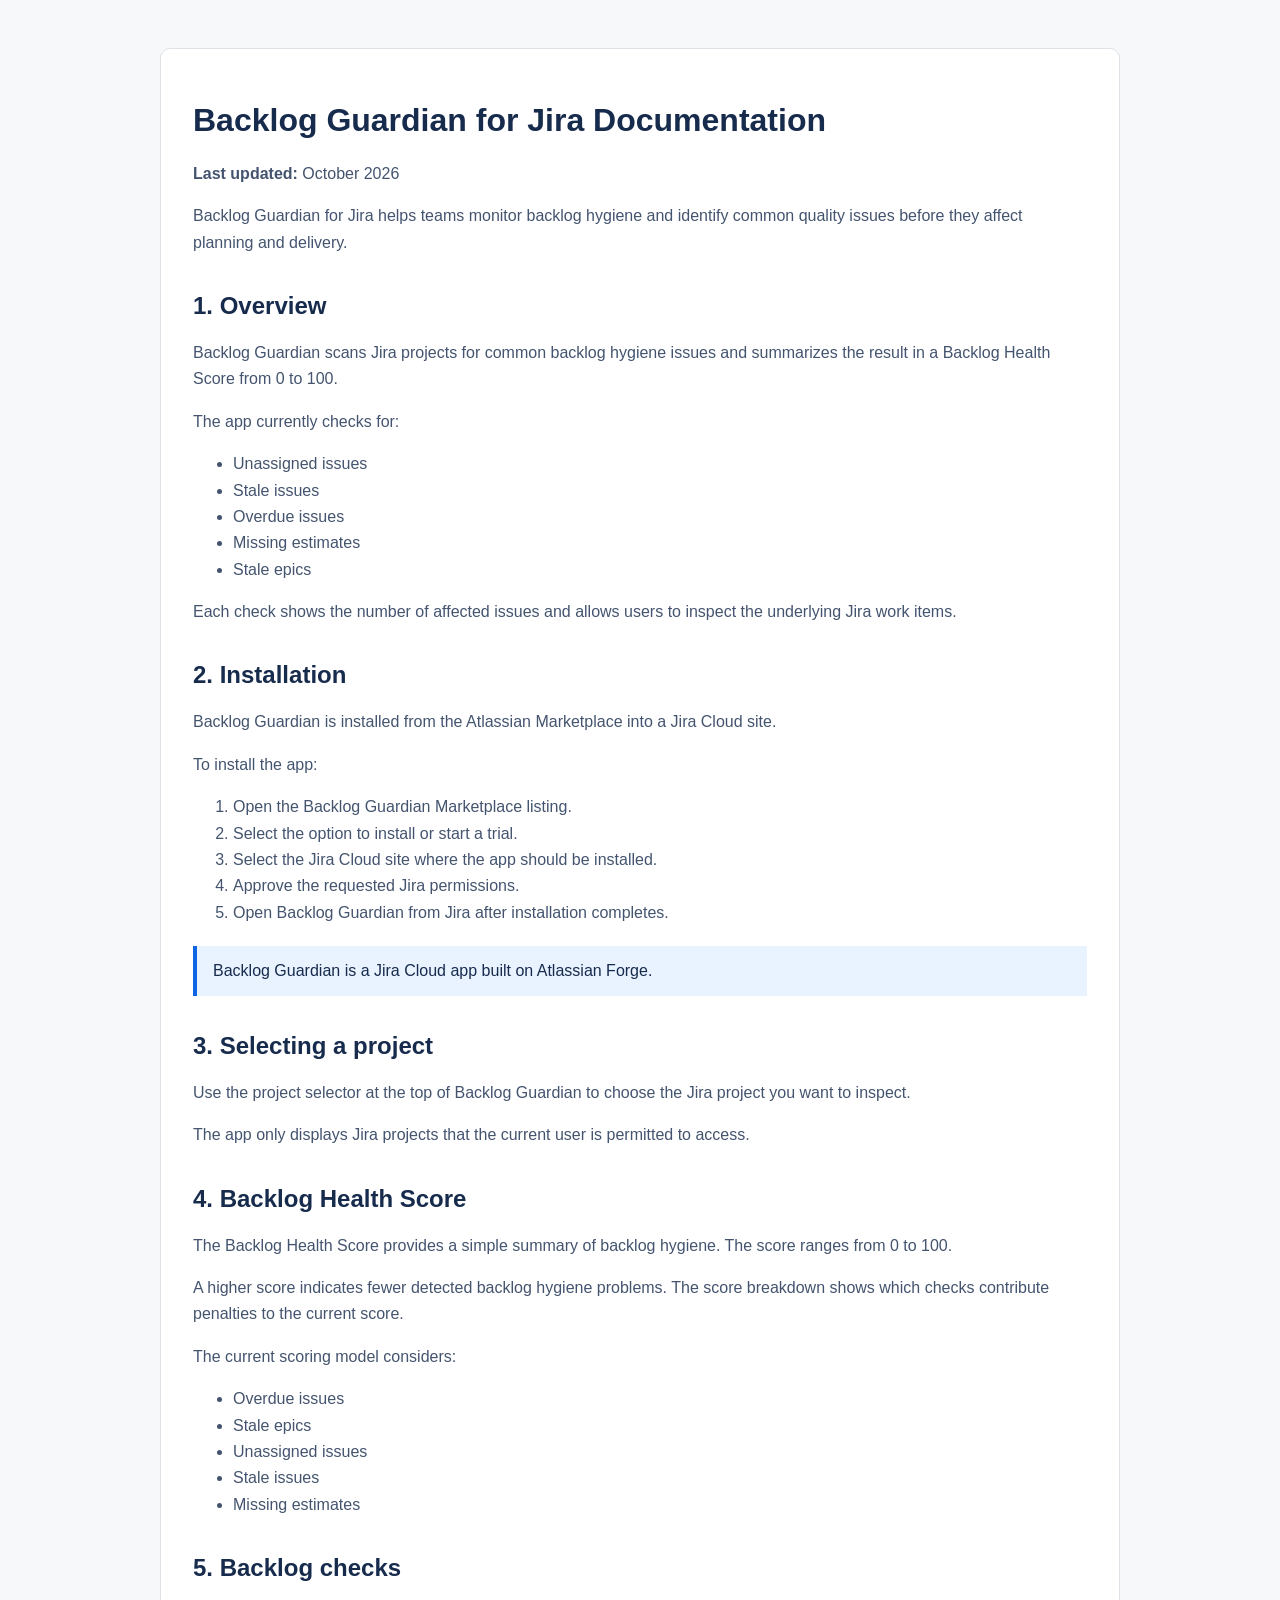
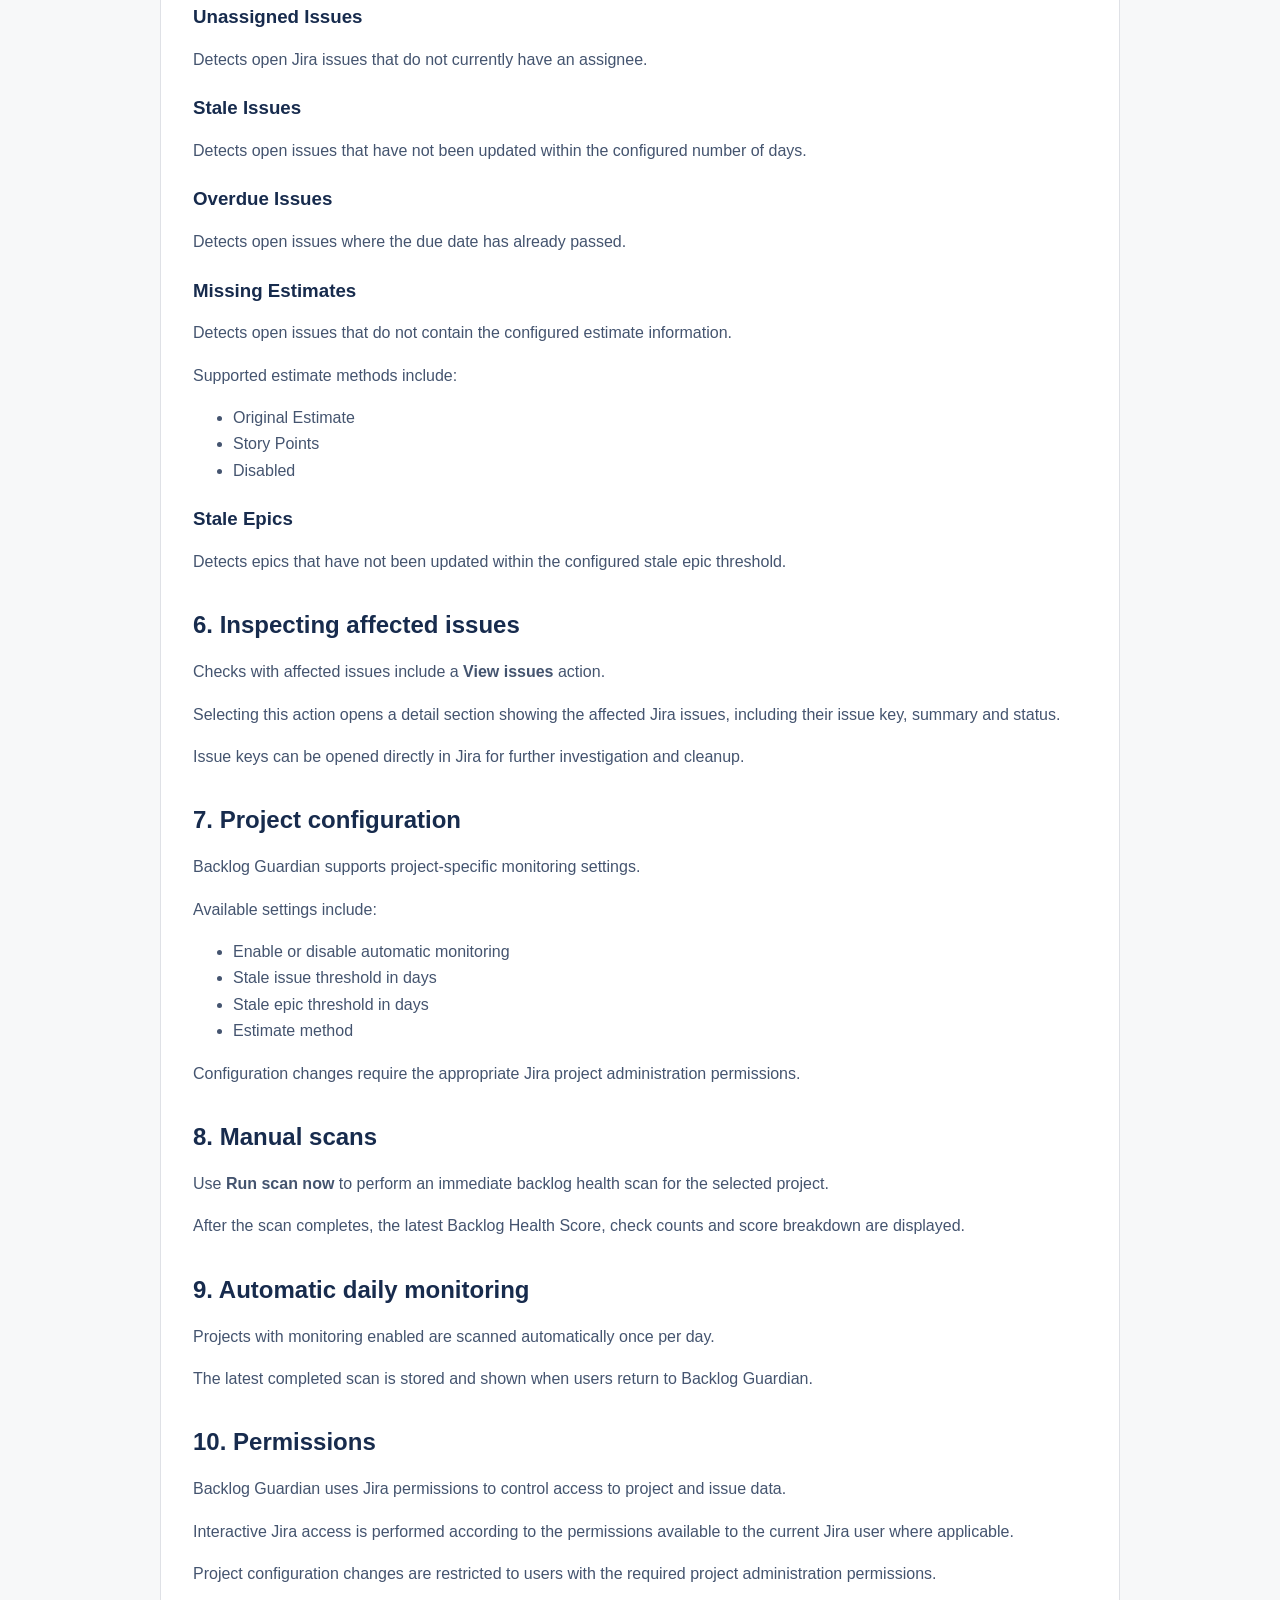
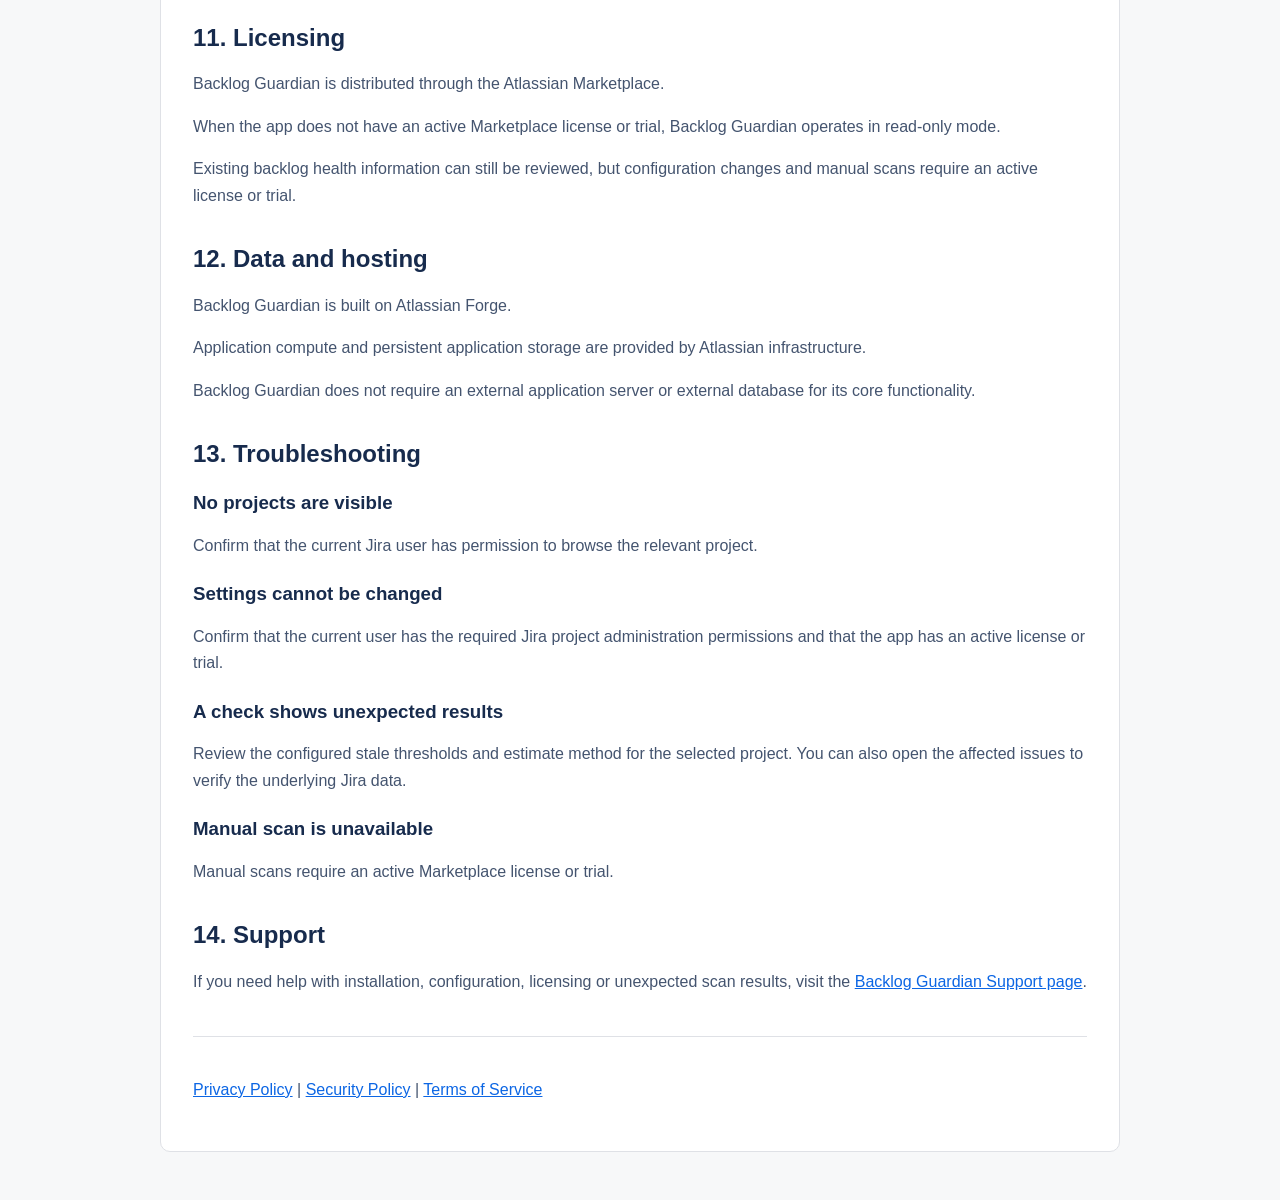
==== backlog-guardian/docs.html @ a3f1e644 "Add Backlog Guardian documentation" ====
<!DOCTYPE html>
<html lang="en">
<head>
  <meta charset="UTF-8" />
  <meta name="viewport" content="width=device-width, initial-scale=1.0" />
  <title>Documentation - Backlog Guardian for Jira</title>
  <style>
    body {
      margin: 0;
      font-family: Arial, sans-serif;
      background: #f7f8f9;
      color: #172b4d;
    }

    main {
      max-width: 960px;
      margin: 0 auto;
      padding: 48px 24px;
    }

    h1, h2, h3 {
      color: #172b4d;
    }

    h2 {
      margin-top: 36px;
    }

    h3 {
      margin-top: 24px;
    }

    p, li {
      line-height: 1.65;
      color: #44546f;
    }

    code {
      background: #f1f2f4;
      padding: 2px 6px;
      border-radius: 4px;
    }

    a {
      color: #0c66e4;
    }

    .card {
      background: white;
      border: 1px solid #dfe1e6;
      border-radius: 10px;
      padding: 32px;
    }

    .note {
      background: #e9f2ff;
      border-left: 4px solid #0c66e4;
      padding: 16px;
      margin: 20px 0;
    }

    .footer-links {
      margin-top: 40px;
      padding-top: 24px;
      border-top: 1px solid #dfe1e6;
    }
  </style>
</head>
<body>
  <main>
    <div class="card">
      <h1>Backlog Guardian for Jira Documentation</h1>

      <p><strong>Last updated:</strong> October 2026</p>

      <p>
        Backlog Guardian for Jira helps teams monitor backlog hygiene and identify
        common quality issues before they affect planning and delivery.
      </p>

      <h2>1. Overview</h2>

      <p>
        Backlog Guardian scans Jira projects for common backlog hygiene issues and
        summarizes the result in a Backlog Health Score from 0 to 100.
      </p>

      <p>The app currently checks for:</p>

      <ul>
        <li>Unassigned issues</li>
        <li>Stale issues</li>
        <li>Overdue issues</li>
        <li>Missing estimates</li>
        <li>Stale epics</li>
      </ul>

      <p>
        Each check shows the number of affected issues and allows users to inspect
        the underlying Jira work items.
      </p>

      <h2>2. Installation</h2>

      <p>
        Backlog Guardian is installed from the Atlassian Marketplace into a Jira Cloud site.
      </p>

      <p>To install the app:</p>

      <ol>
        <li>Open the Backlog Guardian Marketplace listing.</li>
        <li>Select the option to install or start a trial.</li>
        <li>Select the Jira Cloud site where the app should be installed.</li>
        <li>Approve the requested Jira permissions.</li>
        <li>Open Backlog Guardian from Jira after installation completes.</li>
      </ol>

      <div class="note">
        Backlog Guardian is a Jira Cloud app built on Atlassian Forge.
      </div>

      <h2>3. Selecting a project</h2>

      <p>
        Use the project selector at the top of Backlog Guardian to choose the Jira
        project you want to inspect.
      </p>

      <p>
        The app only displays Jira projects that the current user is permitted to access.
      </p>

      <h2>4. Backlog Health Score</h2>

      <p>
        The Backlog Health Score provides a simple summary of backlog hygiene.
        The score ranges from 0 to 100.
      </p>

      <p>
        A higher score indicates fewer detected backlog hygiene problems.
        The score breakdown shows which checks contribute penalties to the current score.
      </p>

      <p>The current scoring model considers:</p>

      <ul>
        <li>Overdue issues</li>
        <li>Stale epics</li>
        <li>Unassigned issues</li>
        <li>Stale issues</li>
        <li>Missing estimates</li>
      </ul>

      <h2>5. Backlog checks</h2>

      <h3>Unassigned Issues</h3>

      <p>
        Detects open Jira issues that do not currently have an assignee.
      </p>

      <h3>Stale Issues</h3>

      <p>
        Detects open issues that have not been updated within the configured number
        of days.
      </p>

      <h3>Overdue Issues</h3>

      <p>
        Detects open issues where the due date has already passed.
      </p>

      <h3>Missing Estimates</h3>

      <p>
        Detects open issues that do not contain the configured estimate information.
      </p>

      <p>Supported estimate methods include:</p>

      <ul>
        <li>Original Estimate</li>
        <li>Story Points</li>
        <li>Disabled</li>
      </ul>

      <h3>Stale Epics</h3>

      <p>
        Detects epics that have not been updated within the configured stale epic threshold.
      </p>

      <h2>6. Inspecting affected issues</h2>

      <p>
        Checks with affected issues include a <strong>View issues</strong> action.
      </p>

      <p>
        Selecting this action opens a detail section showing the affected Jira issues,
        including their issue key, summary and status.
      </p>

      <p>
        Issue keys can be opened directly in Jira for further investigation and cleanup.
      </p>

      <h2>7. Project configuration</h2>

      <p>
        Backlog Guardian supports project-specific monitoring settings.
      </p>

      <p>Available settings include:</p>

      <ul>
        <li>Enable or disable automatic monitoring</li>
        <li>Stale issue threshold in days</li>
        <li>Stale epic threshold in days</li>
        <li>Estimate method</li>
      </ul>

      <p>
        Configuration changes require the appropriate Jira project administration permissions.
      </p>

      <h2>8. Manual scans</h2>

      <p>
        Use <strong>Run scan now</strong> to perform an immediate backlog health scan
        for the selected project.
      </p>

      <p>
        After the scan completes, the latest Backlog Health Score, check counts and
        score breakdown are displayed.
      </p>

      <h2>9. Automatic daily monitoring</h2>

      <p>
        Projects with monitoring enabled are scanned automatically once per day.
      </p>

      <p>
        The latest completed scan is stored and shown when users return to Backlog Guardian.
      </p>

      <h2>10. Permissions</h2>

      <p>
        Backlog Guardian uses Jira permissions to control access to project and issue data.
      </p>

      <p>
        Interactive Jira access is performed according to the permissions available
        to the current Jira user where applicable.
      </p>

      <p>
        Project configuration changes are restricted to users with the required
        project administration permissions.
      </p>

      <h2>11. Licensing</h2>

      <p>
        Backlog Guardian is distributed through the Atlassian Marketplace.
      </p>

      <p>
        When the app does not have an active Marketplace license or trial,
        Backlog Guardian operates in read-only mode.
      </p>

      <p>
        Existing backlog health information can still be reviewed, but configuration
        changes and manual scans require an active license or trial.
      </p>

      <h2>12. Data and hosting</h2>

      <p>
        Backlog Guardian is built on Atlassian Forge.
      </p>

      <p>
        Application compute and persistent application storage are provided by
        Atlassian infrastructure.
      </p>

      <p>
        Backlog Guardian does not require an external application server or external
        database for its core functionality.
      </p>

      <h2>13. Troubleshooting</h2>

      <h3>No projects are visible</h3>

      <p>
        Confirm that the current Jira user has permission to browse the relevant project.
      </p>

      <h3>Settings cannot be changed</h3>

      <p>
        Confirm that the current user has the required Jira project administration
        permissions and that the app has an active license or trial.
      </p>

      <h3>A check shows unexpected results</h3>

      <p>
        Review the configured stale thresholds and estimate method for the selected project.
        You can also open the affected issues to verify the underlying Jira data.
      </p>

      <h3>Manual scan is unavailable</h3>

      <p>
        Manual scans require an active Marketplace license or trial.
      </p>

      <h2>14. Support</h2>

      <p>
        If you need help with installation, configuration, licensing or unexpected
        scan results, visit the
        <a href="./support.html">Backlog Guardian Support page</a>.
      </p>

      <div class="footer-links">
        <p>
          <a href="./privacy.html">Privacy Policy</a>
          |
          <a href="./security.html">Security Policy</a>
          |
          <a href="./terms.html">Terms of Service</a>
        </p>
      </div>
    </div>
  </main>
</body>
</html>
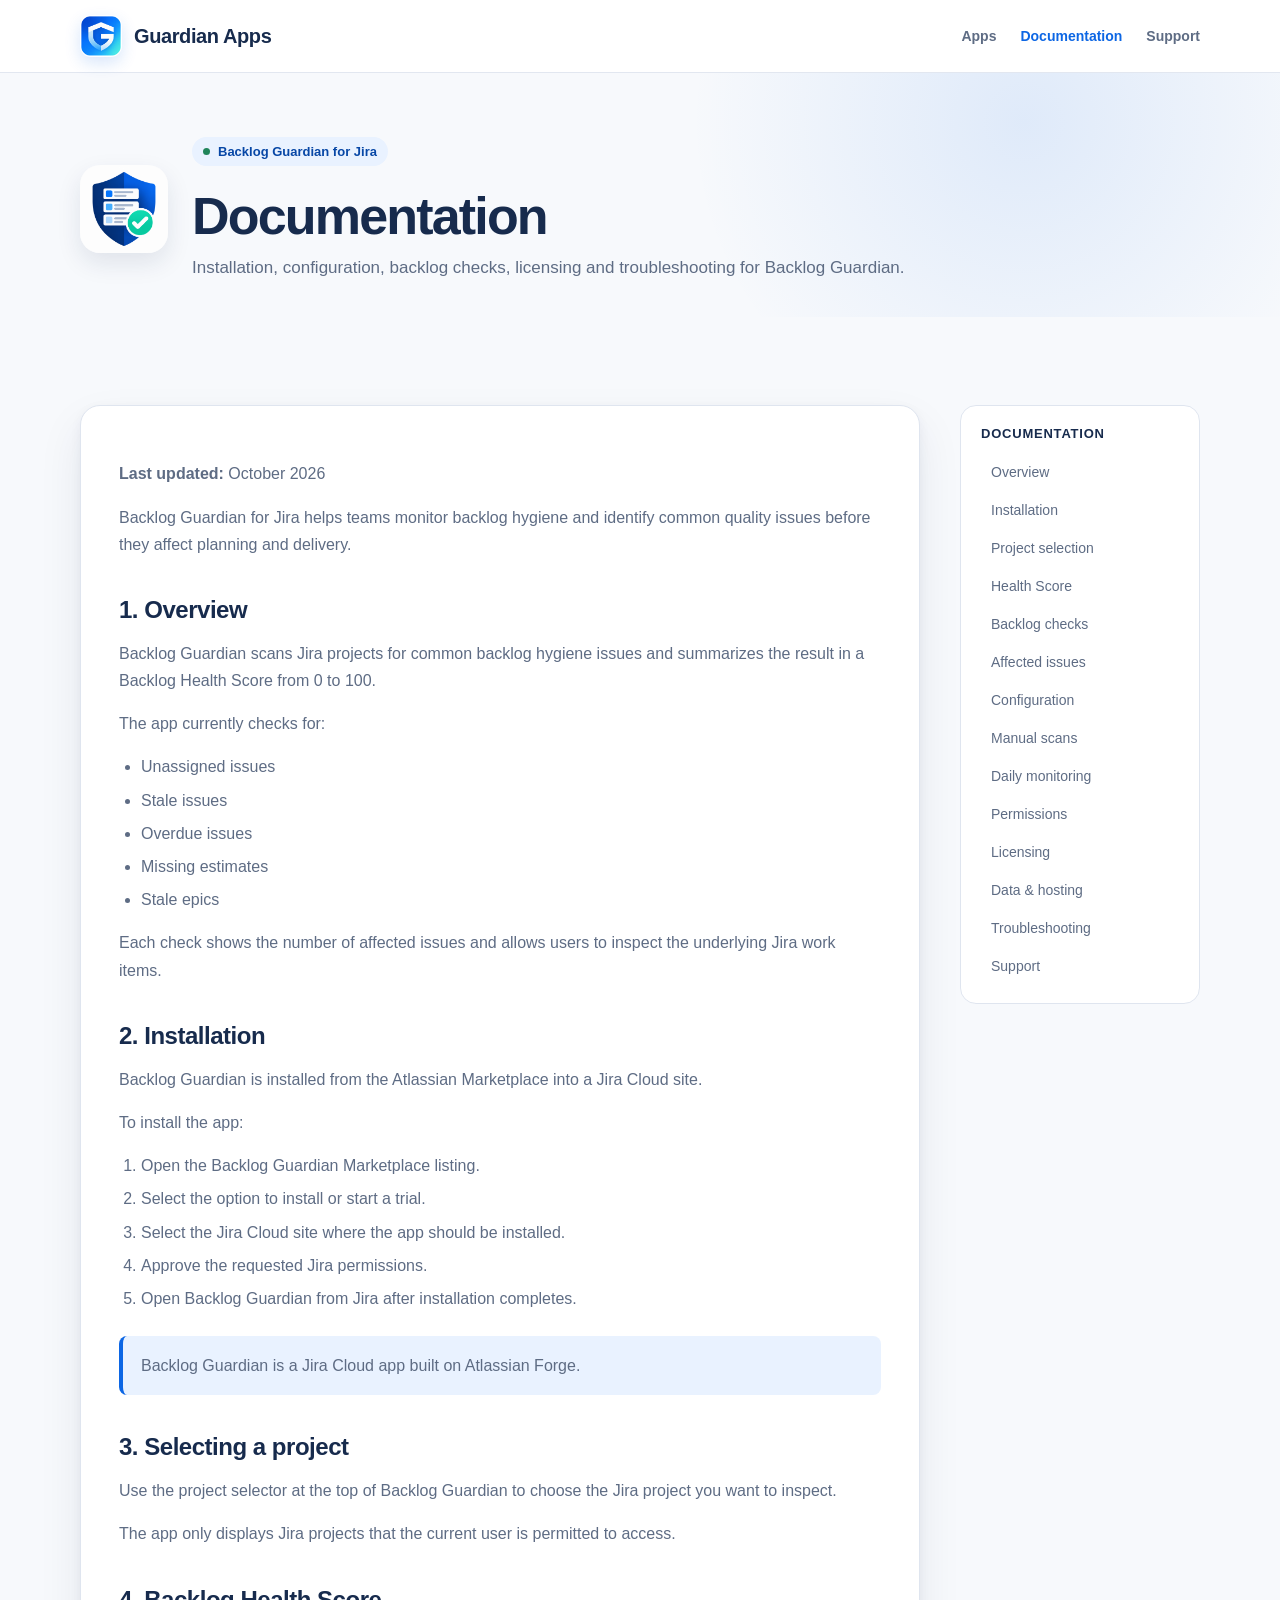
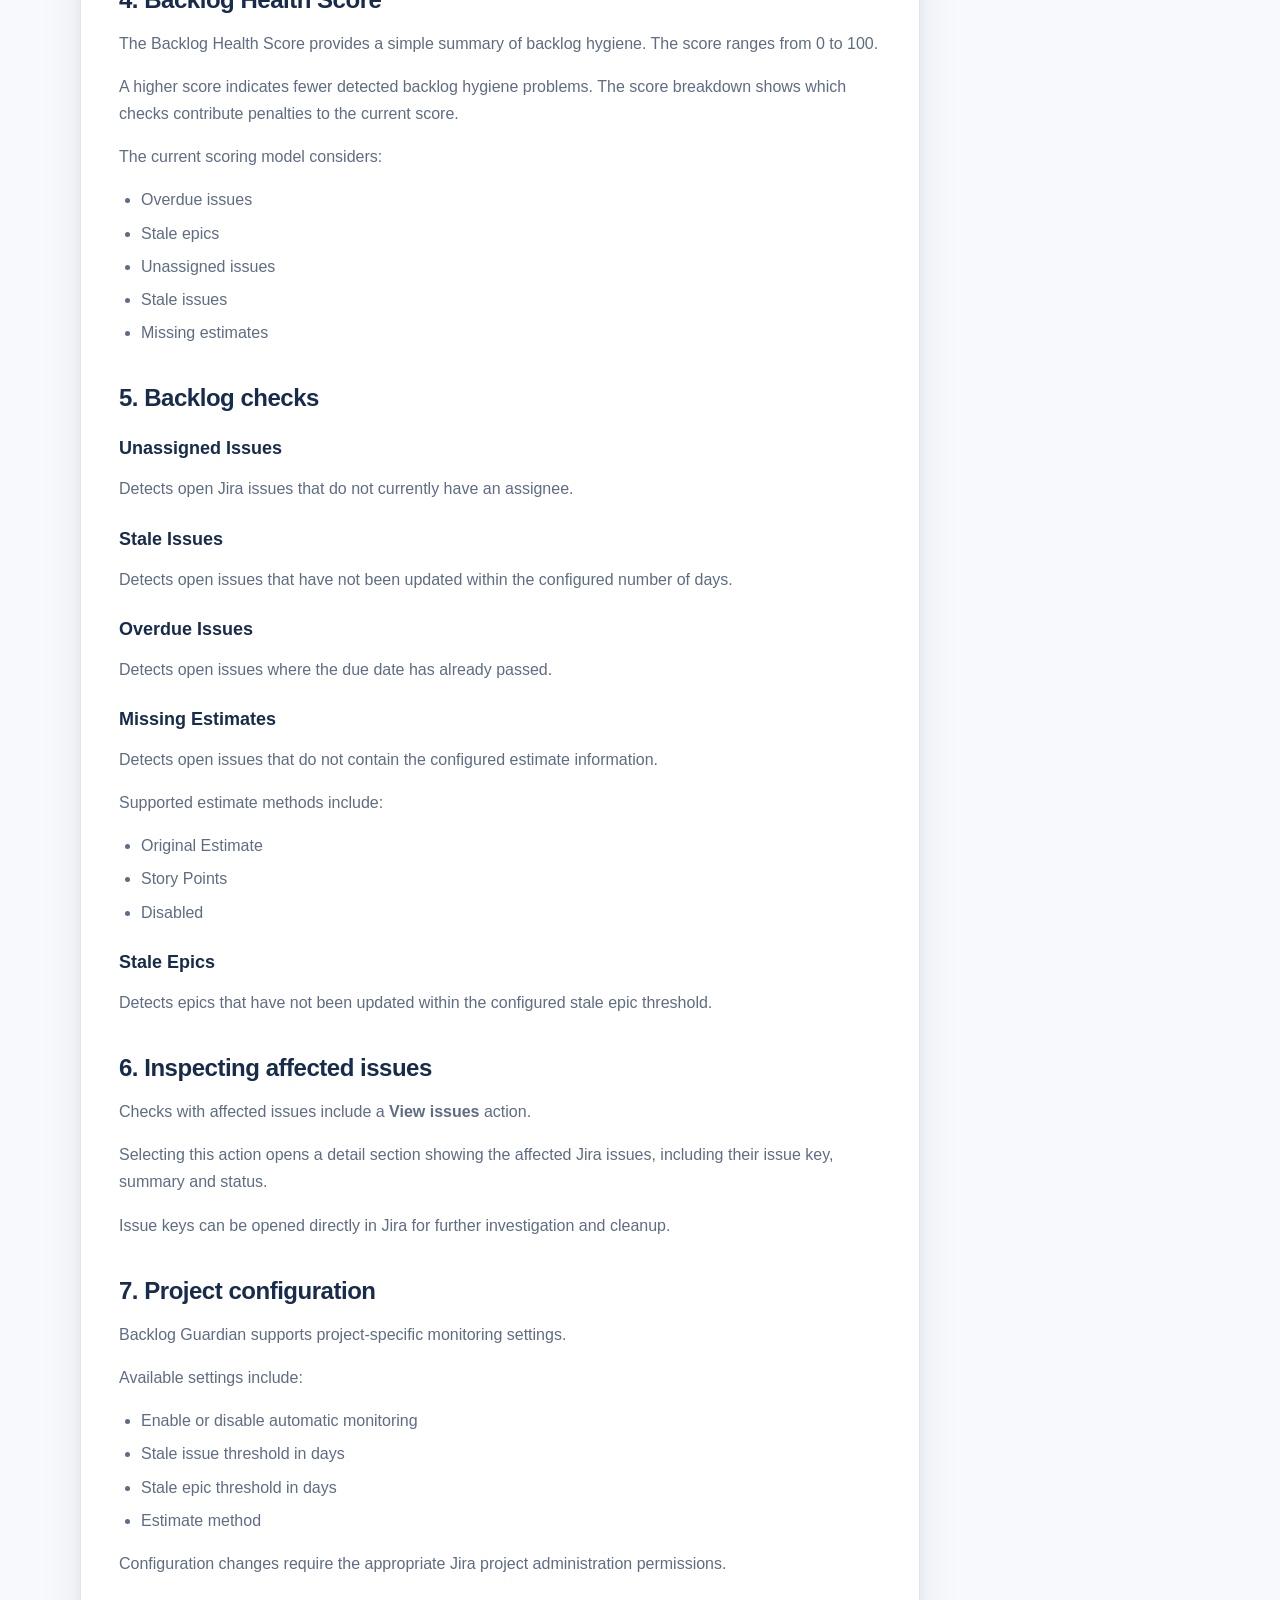
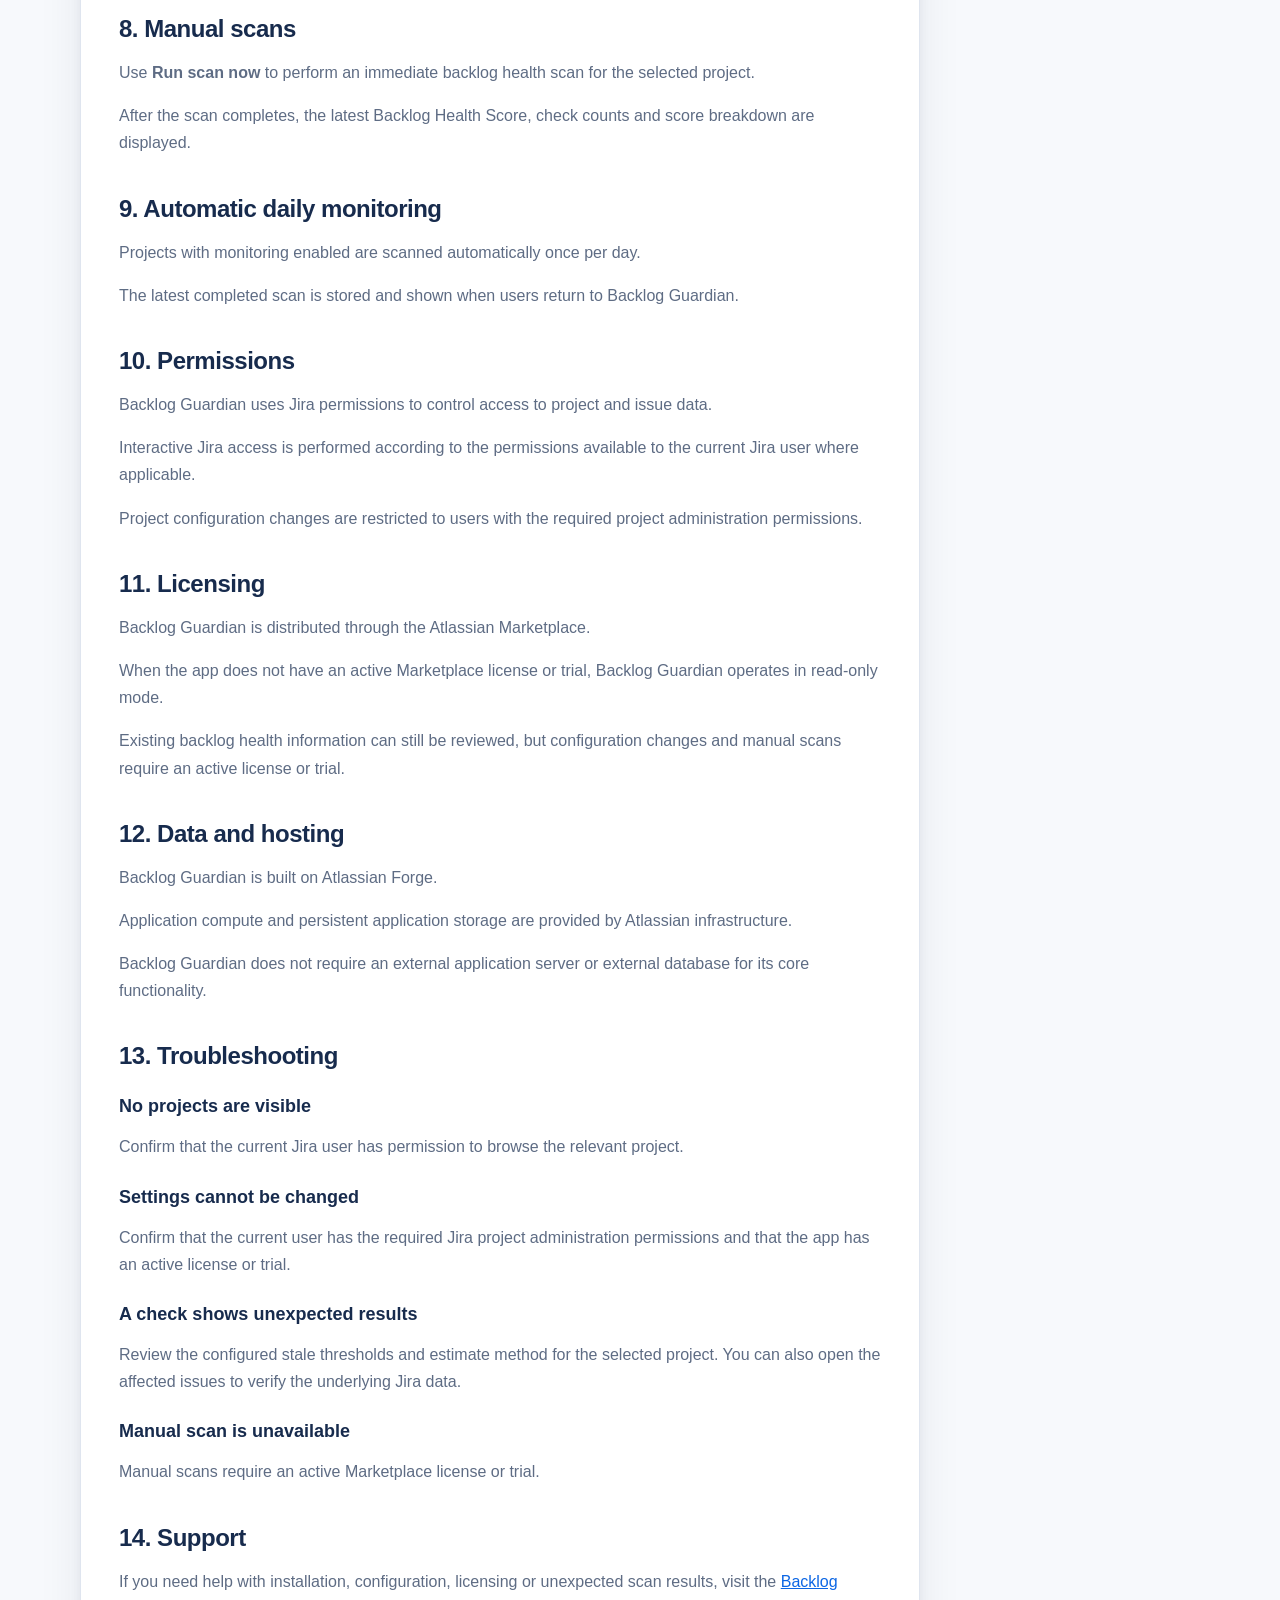
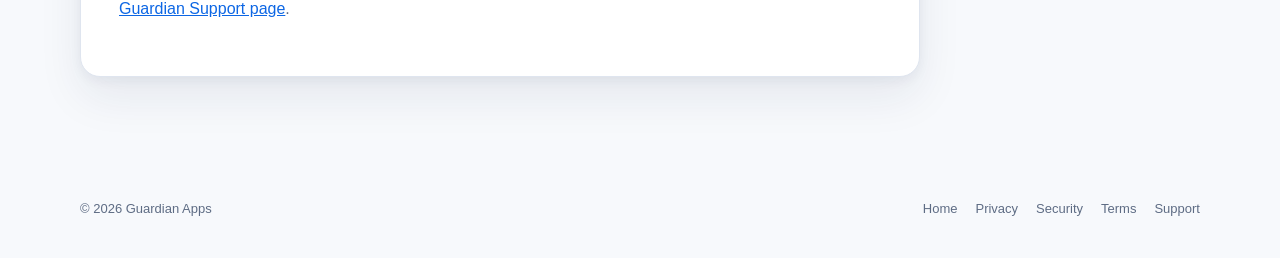
==== commit cebd1b7e: "Redesign Guardian Apps website and add branding" ====
--- a/backlog-guardian/docs.html
+++ b/backlog-guardian/docs.html
@@ -3,347 +3,381 @@
 <head>
   <meta charset="UTF-8" />
   <meta name="viewport" content="width=device-width, initial-scale=1.0" />
-  <title>Documentation - Backlog Guardian for Jira</title>
-  <style>
-    body {
-      margin: 0;
-      font-family: Arial, sans-serif;
-      background: #f7f8f9;
-      color: #172b4d;
-    }
-
-    main {
-      max-width: 960px;
-      margin: 0 auto;
-      padding: 48px 24px;
-    }
-
-    h1, h2, h3 {
-      color: #172b4d;
-    }
-
-    h2 {
-      margin-top: 36px;
-    }
-
-    h3 {
-      margin-top: 24px;
-    }
-
-    p, li {
-      line-height: 1.65;
-      color: #44546f;
-    }
-
-    code {
-      background: #f1f2f4;
-      padding: 2px 6px;
-      border-radius: 4px;
-    }
-
-    a {
-      color: #0c66e4;
-    }
-
-    .card {
-      background: white;
-      border: 1px solid #dfe1e6;
-      border-radius: 10px;
-      padding: 32px;
-    }
-
-    .note {
-      background: #e9f2ff;
-      border-left: 4px solid #0c66e4;
-      padding: 16px;
-      margin: 20px 0;
-    }
-
-    .footer-links {
-      margin-top: 40px;
-      padding-top: 24px;
-      border-top: 1px solid #dfe1e6;
-    }
-  </style>
+
+  <meta
+    name="description"
+    content="Documentation for Backlog Guardian for Jira, including installation, backlog checks, project configuration, licensing and troubleshooting."
+  />
+
+  <title>Documentation | Backlog Guardian for Jira</title>
+
+  <link rel="stylesheet" href="../assets/styles.css" />
 </head>
+
 <body>
+
+  <header class="site-header">
+    <div class="container nav">
+
+      <a class="brand" href="../index.html">
+        <img
+          class="brand-logo"
+          src="../assets/guardian-apps-logo.png"
+          alt="Guardian Apps logo"
+        />
+        <span>Guardian Apps</span>
+      </a>
+
+      <nav class="site-nav">
+        <a href="../index.html#apps">Apps</a>
+        <a class="active" href="./docs.html">Documentation</a>
+        <a href="./support.html">Support</a>
+      </nav>
+
+    </div>
+  </header>
+
   <main>
-    <div class="card">
-      <h1>Backlog Guardian for Jira Documentation</h1>
-
-      <p><strong>Last updated:</strong> October 2026</p>
-
-      <p>
-        Backlog Guardian for Jira helps teams monitor backlog hygiene and identify
-        common quality issues before they affect planning and delivery.
-      </p>
-
-      <h2>1. Overview</h2>
-
-      <p>
-        Backlog Guardian scans Jira projects for common backlog hygiene issues and
-        summarizes the result in a Backlog Health Score from 0 to 100.
-      </p>
-
-      <p>The app currently checks for:</p>
-
-      <ul>
-        <li>Unassigned issues</li>
-        <li>Stale issues</li>
-        <li>Overdue issues</li>
-        <li>Missing estimates</li>
-        <li>Stale epics</li>
-      </ul>
-
-      <p>
-        Each check shows the number of affected issues and allows users to inspect
-        the underlying Jira work items.
-      </p>
-
-      <h2>2. Installation</h2>
-
-      <p>
-        Backlog Guardian is installed from the Atlassian Marketplace into a Jira Cloud site.
-      </p>
-
-      <p>To install the app:</p>
-
-      <ol>
-        <li>Open the Backlog Guardian Marketplace listing.</li>
-        <li>Select the option to install or start a trial.</li>
-        <li>Select the Jira Cloud site where the app should be installed.</li>
-        <li>Approve the requested Jira permissions.</li>
-        <li>Open Backlog Guardian from Jira after installation completes.</li>
-      </ol>
-
-      <div class="note">
-        Backlog Guardian is a Jira Cloud app built on Atlassian Forge.
+
+    <section class="page-hero">
+      <div class="container page-hero-inner">
+
+        <img
+          class="page-hero-logo"
+          src="../assets/backlog-guardian-logo.png"
+          alt="Backlog Guardian for Jira logo"
+        />
+
+        <div>
+          <div class="eyebrow">
+            <span class="eyebrow-dot"></span>
+            Backlog Guardian for Jira
+          </div>
+
+          <h1>Documentation</h1>
+
+          <p>
+            Installation, configuration, backlog checks, licensing and
+            troubleshooting for Backlog Guardian.
+          </p>
+        </div>
+
       </div>
-
-      <h2>3. Selecting a project</h2>
-
-      <p>
-        Use the project selector at the top of Backlog Guardian to choose the Jira
-        project you want to inspect.
-      </p>
-
-      <p>
-        The app only displays Jira projects that the current user is permitted to access.
-      </p>
-
-      <h2>4. Backlog Health Score</h2>
-
-      <p>
-        The Backlog Health Score provides a simple summary of backlog hygiene.
-        The score ranges from 0 to 100.
-      </p>
-
-      <p>
-        A higher score indicates fewer detected backlog hygiene problems.
-        The score breakdown shows which checks contribute penalties to the current score.
-      </p>
-
-      <p>The current scoring model considers:</p>
-
-      <ul>
-        <li>Overdue issues</li>
-        <li>Stale epics</li>
-        <li>Unassigned issues</li>
-        <li>Stale issues</li>
-        <li>Missing estimates</li>
-      </ul>
-
-      <h2>5. Backlog checks</h2>
-
-      <h3>Unassigned Issues</h3>
-
-      <p>
-        Detects open Jira issues that do not currently have an assignee.
-      </p>
-
-      <h3>Stale Issues</h3>
-
-      <p>
-        Detects open issues that have not been updated within the configured number
-        of days.
-      </p>
-
-      <h3>Overdue Issues</h3>
-
-      <p>
-        Detects open issues where the due date has already passed.
-      </p>
-
-      <h3>Missing Estimates</h3>
-
-      <p>
-        Detects open issues that do not contain the configured estimate information.
-      </p>
-
-      <p>Supported estimate methods include:</p>
-
-      <ul>
-        <li>Original Estimate</li>
-        <li>Story Points</li>
-        <li>Disabled</li>
-      </ul>
-
-      <h3>Stale Epics</h3>
-
-      <p>
-        Detects epics that have not been updated within the configured stale epic threshold.
-      </p>
-
-      <h2>6. Inspecting affected issues</h2>
-
-      <p>
-        Checks with affected issues include a <strong>View issues</strong> action.
-      </p>
-
-      <p>
-        Selecting this action opens a detail section showing the affected Jira issues,
-        including their issue key, summary and status.
-      </p>
-
-      <p>
-        Issue keys can be opened directly in Jira for further investigation and cleanup.
-      </p>
-
-      <h2>7. Project configuration</h2>
-
-      <p>
-        Backlog Guardian supports project-specific monitoring settings.
-      </p>
-
-      <p>Available settings include:</p>
-
-      <ul>
-        <li>Enable or disable automatic monitoring</li>
-        <li>Stale issue threshold in days</li>
-        <li>Stale epic threshold in days</li>
-        <li>Estimate method</li>
-      </ul>
-
-      <p>
-        Configuration changes require the appropriate Jira project administration permissions.
-      </p>
-
-      <h2>8. Manual scans</h2>
-
-      <p>
-        Use <strong>Run scan now</strong> to perform an immediate backlog health scan
-        for the selected project.
-      </p>
-
-      <p>
-        After the scan completes, the latest Backlog Health Score, check counts and
-        score breakdown are displayed.
-      </p>
-
-      <h2>9. Automatic daily monitoring</h2>
-
-      <p>
-        Projects with monitoring enabled are scanned automatically once per day.
-      </p>
-
-      <p>
-        The latest completed scan is stored and shown when users return to Backlog Guardian.
-      </p>
-
-      <h2>10. Permissions</h2>
-
-      <p>
-        Backlog Guardian uses Jira permissions to control access to project and issue data.
-      </p>
-
-      <p>
-        Interactive Jira access is performed according to the permissions available
-        to the current Jira user where applicable.
-      </p>
-
-      <p>
-        Project configuration changes are restricted to users with the required
-        project administration permissions.
-      </p>
-
-      <h2>11. Licensing</h2>
-
-      <p>
-        Backlog Guardian is distributed through the Atlassian Marketplace.
-      </p>
-
-      <p>
-        When the app does not have an active Marketplace license or trial,
-        Backlog Guardian operates in read-only mode.
-      </p>
-
-      <p>
-        Existing backlog health information can still be reviewed, but configuration
-        changes and manual scans require an active license or trial.
-      </p>
-
-      <h2>12. Data and hosting</h2>
-
-      <p>
-        Backlog Guardian is built on Atlassian Forge.
-      </p>
-
-      <p>
-        Application compute and persistent application storage are provided by
-        Atlassian infrastructure.
-      </p>
-
-      <p>
-        Backlog Guardian does not require an external application server or external
-        database for its core functionality.
-      </p>
-
-      <h2>13. Troubleshooting</h2>
-
-      <h3>No projects are visible</h3>
-
-      <p>
-        Confirm that the current Jira user has permission to browse the relevant project.
-      </p>
-
-      <h3>Settings cannot be changed</h3>
-
-      <p>
-        Confirm that the current user has the required Jira project administration
-        permissions and that the app has an active license or trial.
-      </p>
-
-      <h3>A check shows unexpected results</h3>
-
-      <p>
-        Review the configured stale thresholds and estimate method for the selected project.
-        You can also open the affected issues to verify the underlying Jira data.
-      </p>
-
-      <h3>Manual scan is unavailable</h3>
-
-      <p>
-        Manual scans require an active Marketplace license or trial.
-      </p>
-
-      <h2>14. Support</h2>
-
-      <p>
-        If you need help with installation, configuration, licensing or unexpected
-        scan results, visit the
-        <a href="./support.html">Backlog Guardian Support page</a>.
-      </p>
+    </section>
+
+    <section class="section">
+      <div class="container content-layout">
+
+        <article class="content-card">
+
+          <p><strong>Last updated:</strong> October 2026</p>
+
+          <p>
+            Backlog Guardian for Jira helps teams monitor backlog hygiene and identify
+            common quality issues before they affect planning and delivery.
+          </p>
+
+          <h2 id="overview">1. Overview</h2>
+
+          <p>
+            Backlog Guardian scans Jira projects for common backlog hygiene issues and
+            summarizes the result in a Backlog Health Score from 0 to 100.
+          </p>
+
+          <p>The app currently checks for:</p>
+
+          <ul>
+            <li>Unassigned issues</li>
+            <li>Stale issues</li>
+            <li>Overdue issues</li>
+            <li>Missing estimates</li>
+            <li>Stale epics</li>
+          </ul>
+
+          <p>
+            Each check shows the number of affected issues and allows users to inspect
+            the underlying Jira work items.
+          </p>
+
+          <h2 id="installation">2. Installation</h2>
+
+          <p>
+            Backlog Guardian is installed from the Atlassian Marketplace into a Jira Cloud site.
+          </p>
+
+          <p>To install the app:</p>
+
+          <ol>
+            <li>Open the Backlog Guardian Marketplace listing.</li>
+            <li>Select the option to install or start a trial.</li>
+            <li>Select the Jira Cloud site where the app should be installed.</li>
+            <li>Approve the requested Jira permissions.</li>
+            <li>Open Backlog Guardian from Jira after installation completes.</li>
+          </ol>
+
+          <div class="note">
+            <p>
+              Backlog Guardian is a Jira Cloud app built on Atlassian Forge.
+            </p>
+          </div>
+
+          <h2 id="project-selection">3. Selecting a project</h2>
+
+          <p>
+            Use the project selector at the top of Backlog Guardian to choose the Jira
+            project you want to inspect.
+          </p>
+
+          <p>
+            The app only displays Jira projects that the current user is permitted to access.
+          </p>
+
+          <h2 id="health-score">4. Backlog Health Score</h2>
+
+          <p>
+            The Backlog Health Score provides a simple summary of backlog hygiene.
+            The score ranges from 0 to 100.
+          </p>
+
+          <p>
+            A higher score indicates fewer detected backlog hygiene problems.
+            The score breakdown shows which checks contribute penalties to the current score.
+          </p>
+
+          <p>The current scoring model considers:</p>
+
+          <ul>
+            <li>Overdue issues</li>
+            <li>Stale epics</li>
+            <li>Unassigned issues</li>
+            <li>Stale issues</li>
+            <li>Missing estimates</li>
+          </ul>
+
+          <h2 id="checks">5. Backlog checks</h2>
+
+          <h3>Unassigned Issues</h3>
+
+          <p>
+            Detects open Jira issues that do not currently have an assignee.
+          </p>
+
+          <h3>Stale Issues</h3>
+
+          <p>
+            Detects open issues that have not been updated within the configured number
+            of days.
+          </p>
+
+          <h3>Overdue Issues</h3>
+
+          <p>
+            Detects open issues where the due date has already passed.
+          </p>
+
+          <h3>Missing Estimates</h3>
+
+          <p>
+            Detects open issues that do not contain the configured estimate information.
+          </p>
+
+          <p>Supported estimate methods include:</p>
+
+          <ul>
+            <li>Original Estimate</li>
+            <li>Story Points</li>
+            <li>Disabled</li>
+          </ul>
+
+          <h3>Stale Epics</h3>
+
+          <p>
+            Detects epics that have not been updated within the configured stale epic threshold.
+          </p>
+
+          <h2 id="affected-issues">6. Inspecting affected issues</h2>
+
+          <p>
+            Checks with affected issues include a <strong>View issues</strong> action.
+          </p>
+
+          <p>
+            Selecting this action opens a detail section showing the affected Jira issues,
+            including their issue key, summary and status.
+          </p>
+
+          <p>
+            Issue keys can be opened directly in Jira for further investigation and cleanup.
+          </p>
+
+          <h2 id="configuration">7. Project configuration</h2>
+
+          <p>
+            Backlog Guardian supports project-specific monitoring settings.
+          </p>
+
+          <p>Available settings include:</p>
+
+          <ul>
+            <li>Enable or disable automatic monitoring</li>
+            <li>Stale issue threshold in days</li>
+            <li>Stale epic threshold in days</li>
+            <li>Estimate method</li>
+          </ul>
+
+          <p>
+            Configuration changes require the appropriate Jira project administration permissions.
+          </p>
+
+          <h2 id="manual-scans">8. Manual scans</h2>
+
+          <p>
+            Use <strong>Run scan now</strong> to perform an immediate backlog health scan
+            for the selected project.
+          </p>
+
+          <p>
+            After the scan completes, the latest Backlog Health Score, check counts and
+            score breakdown are displayed.
+          </p>
+
+          <h2 id="automatic-monitoring">9. Automatic daily monitoring</h2>
+
+          <p>
+            Projects with monitoring enabled are scanned automatically once per day.
+          </p>
+
+          <p>
+            The latest completed scan is stored and shown when users return to Backlog Guardian.
+          </p>
+
+          <h2 id="permissions">10. Permissions</h2>
+
+          <p>
+            Backlog Guardian uses Jira permissions to control access to project and issue data.
+          </p>
+
+          <p>
+            Interactive Jira access is performed according to the permissions available
+            to the current Jira user where applicable.
+          </p>
+
+          <p>
+            Project configuration changes are restricted to users with the required
+            project administration permissions.
+          </p>
+
+          <h2 id="licensing">11. Licensing</h2>
+
+          <p>
+            Backlog Guardian is distributed through the Atlassian Marketplace.
+          </p>
+
+          <p>
+            When the app does not have an active Marketplace license or trial,
+            Backlog Guardian operates in read-only mode.
+          </p>
+
+          <p>
+            Existing backlog health information can still be reviewed, but configuration
+            changes and manual scans require an active license or trial.
+          </p>
+
+          <h2 id="data-hosting">12. Data and hosting</h2>
+
+          <p>
+            Backlog Guardian is built on Atlassian Forge.
+          </p>
+
+          <p>
+            Application compute and persistent application storage are provided by
+            Atlassian infrastructure.
+          </p>
+
+          <p>
+            Backlog Guardian does not require an external application server or external
+            database for its core functionality.
+          </p>
+
+          <h2 id="troubleshooting">13. Troubleshooting</h2>
+
+          <h3>No projects are visible</h3>
+
+          <p>
+            Confirm that the current Jira user has permission to browse the relevant project.
+          </p>
+
+          <h3>Settings cannot be changed</h3>
+
+          <p>
+            Confirm that the current user has the required Jira project administration
+            permissions and that the app has an active license or trial.
+          </p>
+
+          <h3>A check shows unexpected results</h3>
+
+          <p>
+            Review the configured stale thresholds and estimate method for the selected project.
+            You can also open the affected issues to verify the underlying Jira data.
+          </p>
+
+          <h3>Manual scan is unavailable</h3>
+
+          <p>
+            Manual scans require an active Marketplace license or trial.
+          </p>
+
+          <h2 id="support">14. Support</h2>
+
+          <p>
+            If you need help with installation, configuration, licensing or unexpected
+            scan results, visit the
+            <a href="./support.html">Backlog Guardian Support page</a>.
+          </p>
+
+        </article>
+
+        <aside class="sidebar">
+
+          <p class="sidebar-title">Documentation</p>
+
+          <div class="sidebar-links">
+            <a href="#overview">Overview</a>
+            <a href="#installation">Installation</a>
+            <a href="#project-selection">Project selection</a>
+            <a href="#health-score">Health Score</a>
+            <a href="#checks">Backlog checks</a>
+            <a href="#affected-issues">Affected issues</a>
+            <a href="#configuration">Configuration</a>
+            <a href="#manual-scans">Manual scans</a>
+            <a href="#automatic-monitoring">Daily monitoring</a>
+            <a href="#permissions">Permissions</a>
+            <a href="#licensing">Licensing</a>
+            <a href="#data-hosting">Data & hosting</a>
+            <a href="#troubleshooting">Troubleshooting</a>
+            <a href="#support">Support</a>
+          </div>
+
+        </aside>
+
+      </div>
+    </section>
+
+  </main>
+
+  <footer class="site-footer">
+    <div class="container footer-content">
+      <div>© 2026 Guardian Apps</div>
 
       <div class="footer-links">
-        <p>
-          <a href="./privacy.html">Privacy Policy</a>
-          |
-          <a href="./security.html">Security Policy</a>
-          |
-          <a href="./terms.html">Terms of Service</a>
-        </p>
+        <a href="../index.html">Home</a>
+        <a href="./privacy.html">Privacy</a>
+        <a href="./security.html">Security</a>
+        <a href="./terms.html">Terms</a>
+        <a href="./support.html">Support</a>
       </div>
     </div>
-  </main>
+  </footer>
+
 </body>
 </html>
--- a/assets/styles.css
+++ b/assets/styles.css
@@ -0,0 +1,678 @@
+:root {
+  --bg: #f7f9fc;
+  --surface: #ffffff;
+  --surface-soft: #f1f5fb;
+  --text: #172b4d;
+  --text-muted: #5e6c84;
+  --border: #dfe5ef;
+  --primary: #0c66e4;
+  --primary-dark: #0747a6;
+  --primary-soft: #e9f2ff;
+  --success: #1f845a;
+  --warning: #974f0c;
+  --shadow:
+    0 20px 45px rgba(23, 43, 77, 0.08),
+    0 4px 12px rgba(23, 43, 77, 0.05);
+}
+
+* {
+  box-sizing: border-box;
+}
+
+html {
+  scroll-behavior: smooth;
+}
+
+body {
+  margin: 0;
+  font-family:
+    Inter,
+    -apple-system,
+    BlinkMacSystemFont,
+    "Segoe UI",
+    Arial,
+    sans-serif;
+  background: var(--bg);
+  color: var(--text);
+}
+
+img {
+  max-width: 100%;
+}
+
+a {
+  color: var(--primary);
+}
+
+.container {
+  width: min(1120px, calc(100% - 48px));
+  margin: 0 auto;
+}
+
+/* Header */
+
+.site-header {
+  position: sticky;
+  top: 0;
+  z-index: 20;
+  background: rgba(255, 255, 255, 0.94);
+  backdrop-filter: blur(14px);
+  border-bottom: 1px solid rgba(223, 229, 239, 0.9);
+}
+
+.nav {
+  min-height: 72px;
+  display: flex;
+  align-items: center;
+  justify-content: space-between;
+  gap: 32px;
+}
+
+.brand {
+  display: flex;
+  align-items: center;
+  gap: 12px;
+  color: var(--text);
+  text-decoration: none;
+  font-weight: 750;
+  font-size: 20px;
+  letter-spacing: -0.02em;
+}
+
+.brand-logo {
+  width: 42px;
+  height: 42px;
+  display: block;
+  object-fit: contain;
+  border-radius: 11px;
+  box-shadow: 0 6px 16px rgba(12, 102, 228, 0.16);
+}
+
+.site-nav {
+  display: flex;
+  align-items: center;
+  gap: 24px;
+}
+
+.site-nav a {
+  color: var(--text-muted);
+  text-decoration: none;
+  font-size: 14px;
+  font-weight: 600;
+}
+
+.site-nav a:hover,
+.site-nav a.active {
+  color: var(--primary);
+}
+
+/* Buttons */
+
+.button {
+  display: inline-flex;
+  align-items: center;
+  justify-content: center;
+  min-height: 46px;
+  padding: 0 20px;
+  border-radius: 9px;
+  text-decoration: none;
+  font-size: 15px;
+  font-weight: 700;
+  transition:
+    transform 0.15s ease,
+    box-shadow 0.15s ease,
+    background 0.15s ease;
+}
+
+.button:hover {
+  transform: translateY(-1px);
+}
+
+.button-primary {
+  color: white;
+  background: var(--primary);
+  box-shadow: 0 7px 18px rgba(12, 102, 228, 0.24);
+}
+
+.button-primary:hover {
+  color: white;
+  background: var(--primary-dark);
+}
+
+.button-secondary {
+  color: var(--text);
+  background: white;
+  border: 1px solid var(--border);
+}
+
+/* Home hero */
+
+.hero {
+  padding: 92px 0 72px;
+  background:
+    radial-gradient(circle at 80% 10%, rgba(12, 102, 228, 0.13), transparent 34%),
+    radial-gradient(circle at 15% 45%, rgba(31, 132, 90, 0.08), transparent 30%);
+}
+
+.hero-grid {
+  display: grid;
+  grid-template-columns: 1.05fr 0.95fr;
+  gap: 64px;
+  align-items: center;
+}
+
+.eyebrow {
+  display: inline-flex;
+  align-items: center;
+  gap: 8px;
+  padding: 7px 11px;
+  margin-bottom: 22px;
+  border-radius: 999px;
+  background: var(--primary-soft);
+  color: var(--primary-dark);
+  font-size: 13px;
+  font-weight: 700;
+}
+
+.eyebrow-dot {
+  width: 7px;
+  height: 7px;
+  border-radius: 50%;
+  background: var(--success);
+}
+
+.hero h1 {
+  margin: 0;
+  max-width: 700px;
+  font-size: clamp(44px, 6vw, 72px);
+  line-height: 1.02;
+  letter-spacing: -0.045em;
+}
+
+.hero p {
+  max-width: 650px;
+  margin: 26px 0 0;
+  color: var(--text-muted);
+  font-size: 20px;
+  line-height: 1.65;
+}
+
+.hero-actions {
+  display: flex;
+  flex-wrap: wrap;
+  gap: 12px;
+  margin-top: 34px;
+}
+
+.hero-card {
+  padding: 12px;
+  border-radius: 24px;
+  background: rgba(255, 255, 255, 0.76);
+  border: 1px solid rgba(223, 229, 239, 0.8);
+  box-shadow: var(--shadow);
+  transform: rotate(1deg);
+}
+
+.hero-card img {
+  width: 100%;
+  display: block;
+  border-radius: 16px;
+}
+
+/* General sections */
+
+.section {
+  padding: 88px 0;
+}
+
+.section-white {
+  background: white;
+  border-top: 1px solid var(--border);
+  border-bottom: 1px solid var(--border);
+}
+
+.section-heading {
+  max-width: 680px;
+  margin-bottom: 42px;
+}
+
+.section-heading h2 {
+  margin: 0;
+  font-size: clamp(32px, 4vw, 44px);
+  line-height: 1.1;
+  letter-spacing: -0.035em;
+}
+
+.section-heading p {
+  margin: 16px 0 0;
+  color: var(--text-muted);
+  font-size: 17px;
+  line-height: 1.7;
+}
+
+/* Product cards */
+
+.product-card {
+  display: grid;
+  grid-template-columns: 150px 1fr;
+  gap: 34px;
+  padding: 38px;
+  background: var(--surface);
+  border: 1px solid var(--border);
+  border-radius: 22px;
+  box-shadow: var(--shadow);
+}
+
+.product-logo-wrap {
+  display: flex;
+  justify-content: center;
+  align-items: flex-start;
+}
+
+.product-logo {
+  width: 132px;
+  height: 132px;
+  object-fit: cover;
+  border-radius: 28px;
+  box-shadow: 0 14px 28px rgba(23, 43, 77, 0.12);
+}
+
+.product-content h3 {
+  margin: 0;
+  font-size: 30px;
+  letter-spacing: -0.025em;
+}
+
+.product-tagline {
+  margin: 8px 0 18px;
+  color: var(--primary);
+  font-size: 17px;
+  font-weight: 650;
+}
+
+.product-description {
+  max-width: 750px;
+  margin: 0;
+  color: var(--text-muted);
+  font-size: 16px;
+  line-height: 1.7;
+}
+
+.feature-grid,
+.value-grid {
+  display: grid;
+  grid-template-columns: repeat(3, 1fr);
+  gap: 14px;
+  margin-top: 28px;
+}
+
+.feature,
+.value-card {
+  padding: 18px;
+  border-radius: 14px;
+  background: var(--surface-soft);
+  border: 1px solid #e4e9f2;
+}
+
+.feature {
+  min-height: 110px;
+}
+
+.feature strong {
+  display: block;
+  margin-bottom: 6px;
+  font-size: 15px;
+}
+
+.feature span,
+.value-card p {
+  color: var(--text-muted);
+  font-size: 13px;
+  line-height: 1.5;
+}
+
+.value-card {
+  padding: 28px;
+}
+
+.value-card h3 {
+  margin: 0 0 12px;
+  font-size: 19px;
+}
+
+.value-card p {
+  margin: 0;
+  font-size: 15px;
+  line-height: 1.65;
+}
+
+.product-links {
+  display: flex;
+  flex-wrap: wrap;
+  gap: 18px;
+  margin-top: 28px;
+}
+
+.product-links a {
+  color: var(--primary);
+  text-decoration: none;
+  font-weight: 650;
+  font-size: 14px;
+}
+
+.product-links a:hover {
+  text-decoration: underline;
+}
+
+/* Product / document pages */
+
+.page-hero {
+  padding: 64px 0 36px;
+  background:
+    radial-gradient(circle at 80% 20%, rgba(12, 102, 228, 0.1), transparent 32%);
+}
+
+.page-hero-inner {
+  display: flex;
+  align-items: center;
+  gap: 24px;
+}
+
+.page-hero-logo {
+  width: 88px;
+  height: 88px;
+  border-radius: 20px;
+  object-fit: cover;
+  box-shadow: 0 10px 24px rgba(23, 43, 77, 0.1);
+}
+
+.page-hero h1 {
+  margin: 0;
+  font-size: clamp(34px, 5vw, 52px);
+  line-height: 1.08;
+  letter-spacing: -0.035em;
+}
+
+.page-hero p {
+  margin: 10px 0 0;
+  color: var(--text-muted);
+  font-size: 17px;
+  line-height: 1.6;
+}
+
+.content-layout {
+  display: grid;
+  grid-template-columns: minmax(0, 1fr) 240px;
+  gap: 40px;
+  align-items: start;
+}
+
+.content-card {
+  padding: 38px;
+  background: white;
+  border: 1px solid var(--border);
+  border-radius: 20px;
+  box-shadow: var(--shadow);
+}
+
+.content-card h1,
+.content-card h2,
+.content-card h3 {
+  color: var(--text);
+}
+
+.content-card h1 {
+  margin-top: 0;
+  font-size: 36px;
+  letter-spacing: -0.03em;
+}
+
+.content-card h2 {
+  margin-top: 38px;
+  margin-bottom: 12px;
+  font-size: 24px;
+  letter-spacing: -0.02em;
+}
+
+.content-card h3 {
+  margin-top: 26px;
+  margin-bottom: 8px;
+  font-size: 18px;
+}
+
+.content-card p,
+.content-card li {
+  color: var(--text-muted);
+  line-height: 1.7;
+}
+
+.content-card ul,
+.content-card ol {
+  padding-left: 22px;
+}
+
+.content-card li + li {
+  margin-top: 6px;
+}
+
+.content-card code {
+  padding: 2px 6px;
+  border-radius: 5px;
+  background: #f1f2f4;
+}
+
+.content-card a {
+  color: var(--primary);
+}
+
+.note {
+  margin: 24px 0;
+  padding: 16px 18px;
+  background: var(--primary-soft);
+  border-left: 4px solid var(--primary);
+  border-radius: 8px;
+}
+
+.note p {
+  margin: 0;
+}
+
+.sidebar {
+  position: sticky;
+  top: 100px;
+  padding: 20px;
+  background: white;
+  border: 1px solid var(--border);
+  border-radius: 16px;
+}
+
+.sidebar-title {
+  margin: 0 0 14px;
+  color: var(--text);
+  font-size: 13px;
+  font-weight: 750;
+  text-transform: uppercase;
+  letter-spacing: 0.06em;
+}
+
+.sidebar-links {
+  display: flex;
+  flex-direction: column;
+  gap: 4px;
+}
+
+.sidebar-links a {
+  padding: 9px 10px;
+  border-radius: 8px;
+  color: var(--text-muted);
+  text-decoration: none;
+  font-size: 14px;
+}
+
+.sidebar-links a:hover,
+.sidebar-links a.active {
+  color: var(--primary);
+  background: var(--primary-soft);
+}
+
+/* Support */
+
+.support-grid {
+  display: grid;
+  grid-template-columns: repeat(2, 1fr);
+  gap: 18px;
+  margin: 28px 0;
+}
+
+.support-card {
+  padding: 24px;
+  border-radius: 14px;
+  background: var(--surface-soft);
+  border: 1px solid var(--border);
+}
+
+.support-card h3 {
+  margin: 0 0 8px;
+}
+
+.support-card p {
+  margin: 0;
+}
+
+.contact-card {
+  display: flex;
+  align-items: center;
+  justify-content: space-between;
+  gap: 32px;
+  padding: 36px;
+  color: white;
+  background: linear-gradient(135deg, #0b3f8c, #0c66e4);
+  border-radius: 22px;
+  box-shadow: 0 18px 42px rgba(12, 102, 228, 0.2);
+}
+
+.contact-card h2 {
+  margin: 0;
+  font-size: 30px;
+  letter-spacing: -0.025em;
+}
+
+.contact-card p {
+  max-width: 620px;
+  margin: 10px 0 0;
+  color: rgba(255, 255, 255, 0.8);
+  line-height: 1.6;
+}
+
+.contact-card .button {
+  flex-shrink: 0;
+  color: var(--primary-dark);
+  background: white;
+}
+
+/* Footer */
+
+.site-footer {
+  padding: 36px 0 42px;
+  color: var(--text-muted);
+  font-size: 13px;
+}
+
+.footer-content {
+  display: flex;
+  align-items: center;
+  justify-content: space-between;
+  gap: 30px;
+}
+
+.footer-links {
+  display: flex;
+  flex-wrap: wrap;
+  gap: 18px;
+}
+
+.footer-links a {
+  color: var(--text-muted);
+  text-decoration: none;
+}
+
+.footer-links a:hover {
+  color: var(--primary);
+}
+
+/* Responsive */
+
+@media (max-width: 900px) {
+  .hero-grid,
+  .content-layout,
+  .product-card {
+    grid-template-columns: 1fr;
+  }
+
+  .hero-card {
+    transform: none;
+  }
+
+  .product-logo-wrap {
+    justify-content: flex-start;
+  }
+
+  .feature-grid,
+  .value-grid {
+    grid-template-columns: 1fr;
+  }
+
+  .sidebar {
+    position: static;
+  }
+
+  .contact-card {
+    flex-direction: column;
+    align-items: flex-start;
+  }
+}
+
+@media (max-width: 640px) {
+  .container {
+    width: min(100% - 32px, 1120px);
+  }
+
+  .site-nav {
+    display: none;
+  }
+
+  .hero {
+    padding: 68px 0 54px;
+  }
+
+  .section {
+    padding: 64px 0;
+  }
+
+  .hero h1 {
+    font-size: 44px;
+  }
+
+  .hero p {
+    font-size: 18px;
+  }
+
+  .product-card,
+  .content-card {
+    padding: 24px;
+  }
+
+  .page-hero-inner {
+    align-items: flex-start;
+    flex-direction: column;
+  }
+
+  .support-grid {
+    grid-template-columns: 1fr;
+  }
+
+  .footer-content {
+    align-items: flex-start;
+    flex-direction: column;
+  }
+}
